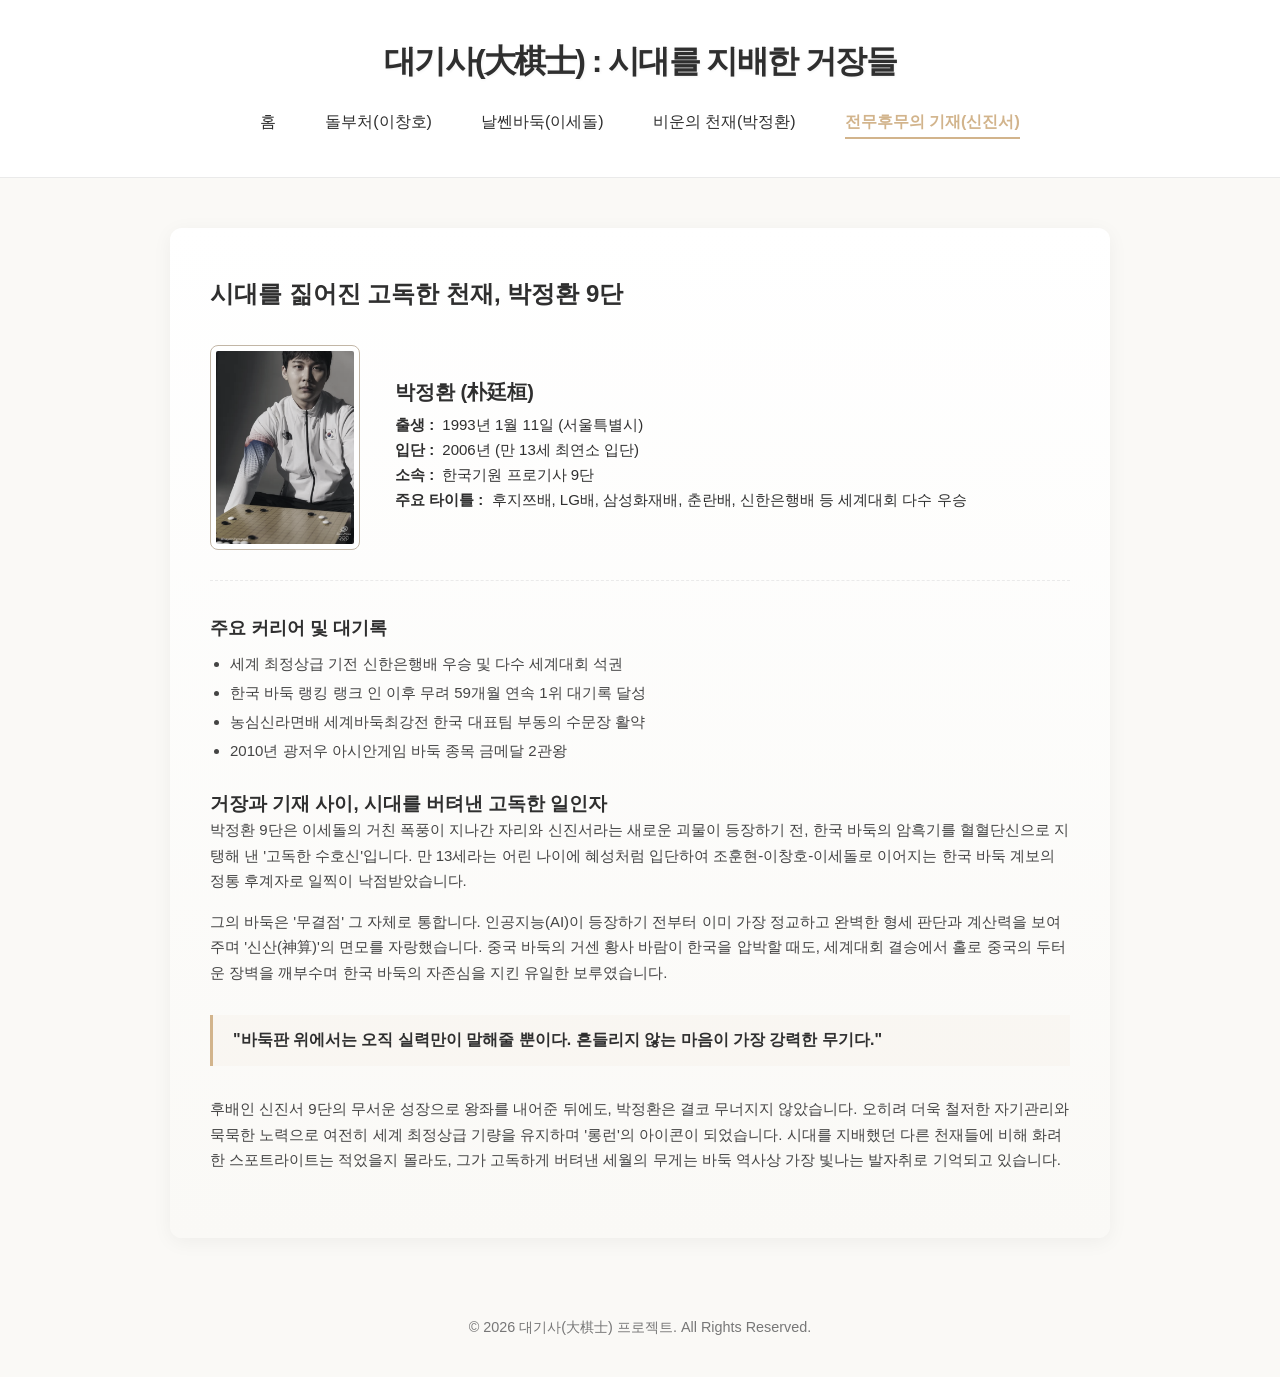
==== screen3.html @ 85ee589a "Update screen3.html" ====
<!DOCTYPE html>
<html lang="ko">
<head>
    <meta charset="UTF-8">
    <meta name="viewport" content="width=device-width, initial-scale=1.0">
    <title>비운의 천재 : 박정환</title>
    <link rel="stylesheet" href="css/children.css">
</head>
<body>

    <header class="site-header">
        <h1>대기사(大棋士) : 시대를 지배한 거장들</h1>
        <nav class="main-nav">
            <ul>
                <li><a href="index.html">홈</a></li>
                <li><a href="screen1.html">돌부처(이창호)</a></li>
                <li><a href="screen2.html">날쎈바둑(이세돌)</a></li>
                <li><a href="screen3.html">비운의 천재(박정환)</a></li>
                <li><a href="screen4.html">전무후무의 기재(신진서)</a></li>
            </ul>
        </nav>
    </header>

    <main class="introduce">
        <article class="intro-section">
            <h1>시대를 짊어진 고독한 천재, 박정환 9단</h1>

            <div class="profile-box">
                <img src="images/park.jpg" alt="박정환 9단 프로필 사진">
                <div class="profile-text">
                    <h2>박정환 (朴廷桓)</h2>
                    <p><strong>출생 :</strong> 1993년 1월 11일 (서울특별시)</p>
                    <p><strong>입단 :</strong> 2006년 (만 13세 최연소 입단)</p>
                    <p><strong>소속 :</strong> 한국기원 프로기사 9단</p>
                    <p><strong>주요 타이틀 :</strong> 후지쯔배, LG배, 삼성화재배, 춘란배, 신한은행배 등 세계대회 다수 우승</p>
                </div>
            </div>

            <div class="career-box">
                <h3>주요 커리어 및 대기록</h3>
                <ul>
                    <li>세계 최정상급 기전 신한은행배 우승 및 다수 세계대회 석권</li>
                    <li>한국 바둑 랭킹 랭크 인 이후 무려 59개월 연속 1위 대기록 달성</li>
                    <li>농심신라면배 세계바둑최강전 한국 대표팀 부동의 수문장 활약</li>
                    <li>2010년 광저우 아시안게임 바둑 종목 금메달 2관왕</li>
                </ul>
            </div>

            <div class="story-content">
                <h3>거장과 기재 사이, 시대를 버텨낸 고독한 일인자</h3>
                <p>
                    박정환 9단은 이세돌의 거친 폭풍이 지나간 자리와 신진서라는 새로운 괴물이 등장하기 전, 한국 바둑의 암흑기를 혈혈단신으로 지탱해 낸 '고독한 수호신'입니다. 만 13세라는 어린 나이에 혜성처럼 입단하여 조훈현-이창호-이세돌로 이어지는 한국 바둑 계보의 정통 후계자로 일찍이 낙점받았습니다.
                </p>
                <p>
                    그의 바둑은 '무결점' 그 자체로 통합니다. 인공지능(AI)이 등장하기 전부터 이미 가장 정교하고 완벽한 형세 판단과 계산력을 보여주며 '신산(神算)'의 면모를 자랑했습니다. 중국 바둑의 거센 황사 바람이 한국을 압박할 때도, 세계대회 결승에서 홀로 중국의 두터운 장벽을 깨부수며 한국 바둑의 자존심을 지킨 유일한 보루였습니다.
                </p>

                <blockquote class="story-quote">
                    "바둑판 위에서는 오직 실력만이 말해줄 뿐이다. 흔들리지 않는 마음이 가장 강력한 무기다."
                </blockquote>

                <p>
                    후배인 신진서 9단의 무서운 성장으로 왕좌를 내어준 뒤에도, 박정환은 결코 무너지지 않았습니다. 오히려 더욱 철저한 자기관리와 묵묵한 노력으로 여전히 세계 최정상급 기량을 유지하며 '롱런'의 아이콘이 되었습니다. 시대를 지배했던 다른 천재들에 비해 화려한 스포트라이트는 적었을지 몰라도, 그가 고독하게 버텨낸 세월의 무게는 바둑 역사상 가장 빛나는 발자취로 기억되고 있습니다.
                </p>
            </div>
        </article>
    </main>

    <footer>
        <p>&copy; 2026 대기사(大棋士) 프로젝트. All Rights Reserved.</p>
    </footer>

</body>
</html>
---- css/children.css ----
/* ==========================================
   1. 홈 화면 원본 코드 스타일 (그대로 유지)
   ========================================== */
:root {
    --color-bg: #FAF9F6;
    --color-main: #2F2F2F;
    --color-point: #D2B48C;
    --color-white: #FFFFFF;
    --font-sans: 'Noto Sans KR', sans-serif;
}

* {
    margin: 0;
    padding: 0;
    box-sizing: border-box;
}

body {
    background-color: var(--color-bg);
    color: var(--color-main);
    font-family: var(--font-sans);
}

/* 홈 화면과 동일한 컨테이너 크기 유지 */
.container, main.introduce {
    max-width: 1000px;
    margin: 50px auto;
    padding: 0 30px; /* 기존 컨테이너와 여백 통일 */
}

/* 헤더 및 네비게이션 */
.site-header {
    display: flex;
    flex-direction: column;
    align-items: center;
    gap: 20px;
    padding: 40px 0 30px 0;
    border-bottom: 1px solid #EAEAEA;
    background-color: var(--color-white); /* 본문과 분리되게 화이트 배경 제공 */
}

.site-header h1 {
    font-weight: 700;
    color: var(--color-main);
    letter-spacing: -0.05em;
    text-shadow: 1px 1px 3px rgba(0, 0, 0, 0.05);
}

.main-nav ul {
    display: flex;
    justify-content: center;
    gap: 25px;
    list-style: none;
    padding: 0;
}

.main-nav a {
    text-decoration: none;
    color: var(--color-main);
    font-weight: 500;
    padding: 8px 12px;
    transition: all 0.3s;
    display: inline-block;
}

.main-nav a:hover, .main-nav a:focus {
    color: var(--color-point);
    transform: translateY(-3px);
}

/* 네가 만든 하단 밑줄 효과 */
.main-nav a::after {
    content: "";
    display: block;
    width: 100%;
    height: 2px;
    background-color: var(--color-point);
    margin-top: 4px;
    transform: scaleX(0); /* 기본 상태에선 숨겼다가 */
    transition: transform 0.3s ease;
}

.main-nav a:hover::after {
    transform: scaleX(1); /* 호버 시 자연스럽게 펴짐 */
}

/* [Active] 현재 신진서 페이지 메뉴 밑줄 고정 */
.main-nav li:nth-child(5) a {
    color: var(--color-point);
    font-weight: 700;
}
.main-nav li:nth-child(5) a::after {
    transform: scaleX(1);
}

/* 홈 화면 시그니처: 본문 섹션 카드 스타일 */
.intro-section {
    background: linear-gradient(to bottom, var(--color-white), var(--color-bg));
    padding: 50px 40px;
    border-radius: 12px;
    box-shadow: 0 4px 20px rgba(0, 0, 0, 0.05);
    transition: all 0.4s ease;
    background-size: 200% 100%;
    margin-top: 30px;
}

/* 홈 화면과 동일한 카드 호버 인터랙션 */
.intro-section:hover {
    transform: translateY(-5px);
    box-shadow: 0 10px 30px rgba(0, 0, 0, 0.08);
    background-position: right center;
}


/* ==========================================
   2. 신진서 페이지(screen4) 전용 레이아웃 추가
   ========================================== */

/* 네가 작성한 .introduce 내부 정렬을 왼쪽(left)으로 덮어쓰는 코드 그대로 활용 */
.introduce .intro-section {
    display: block;
    text-align: left;
}

.intro-section h1 {
    font-size: 24px;
    font-weight: 700;
    margin-bottom: 35px;
    color: var(--color-main);
}

/* [프로필 영역] 이미지와 텍스트 가로 배치 */
.profile-box {
    display: flex;
    align-items: center;
    gap: 35px;
    margin-bottom: 35px;
    padding-bottom: 30px;
    border-bottom: 1px dashed #EAEAEA; /* 내용 구분을 위한 정갈한 점선 */
}

/* 이미지 스타일: 네가 홈 화면에 쓴 필터 및 floatBall 애니메이션 그대로 이식 */
.profile-box img {
    width: 150px;
    height: auto;
    border-radius: 8px;
    border: 1px solid var(--color-point);
    padding: 5px;
    background-color: var(--color-white);
    transition: all 0.3s ease;
    filter: grayscale(60%); /* 기본 흑백 */
    animation: floatBall 3s ease-in-out infinite; /* 둥둥 애니메이션 */
}

/* 프로필 박스나 섹션에 마우스 올리면 이미지 흑백 풀림 */
.intro-section:hover .profile-box img {
    filter: grayscale(0%);
}

.profile-text h2 {
    font-size: 20px;
    font-weight: 700;
    margin-bottom: 10px;
}

.profile-text p {
    font-size: 15px;
    margin-bottom: 6px;
    color: var(--color-main);
    /* 홈 화면의 말줄임표(ellipsis) 세팅이 프로필 줄글을 깨트리지 않도록 리셋 */
    white-space: normal; 
    overflow: visible;
    text-overflow: clip;
}

.profile-text strong {
    font-weight: 600;
    margin-right: 4px;
}

/* [주요 커리어 & 스토리 구역] */
.career-box h3 {
    font-size: 18px;
    font-weight: 700;
    margin: 35px 0 15px 0;
    color: var(--color-main);
}

.career-box ul {
    padding-left: 20px;
    margin-bottom: 30px;
}

.career-box li {
    font-size: 15px;
    margin-bottom: 10px;
    color: #444444;
}

.story-content p {
    font-size: 15px;
    color: #444444;
    margin-bottom: 15px;
    line-height: 1.7;
}

/* [명언 구역] 홈 화면의 내추럴한 톤앤매너에 맞춘 담백한 인용구 */
.story-quote {
    font-size: 16px;
    font-weight: 600;
    color: var(--color-main);
    margin: 30px 0;
    padding: 15px 20px;
    border-left: 3px solid var(--color-point); /* 포인트 컬러 세로선으로 심심함 해결 */
    background-color: rgba(210, 180, 140, 0.05); /* 포인트 색상을 아주 연하게 배경으로 깔아 자연스럽게 강조 */
    font-style: normal;
}


/* ==========================================
   3. 기타 애니메이션 및 유틸리티 (그대로 유지)
   ========================================== */
footer {
    margin-top: 80px;
    text-align: center;
    font-size: 0.9rem;
    color: #777777;
    padding-bottom: 40px;
}

@keyframes floatBall {
    0% { transform: translateY(0); }
    50% { transform: translateY(-6px); }
    100% { transform: translateY(0); }
}

/* 반응형 모바일 대응 */
@media (max-width: 768px) {
    .container, main.introduce {
        padding: 0 15px;
        margin: 20px auto;
    }
    .intro-section {
        padding: 30px 20px;
    }
    .profile-box {
        flex-direction: column;
        text-align: center;
        gap: 20px;
    }
}
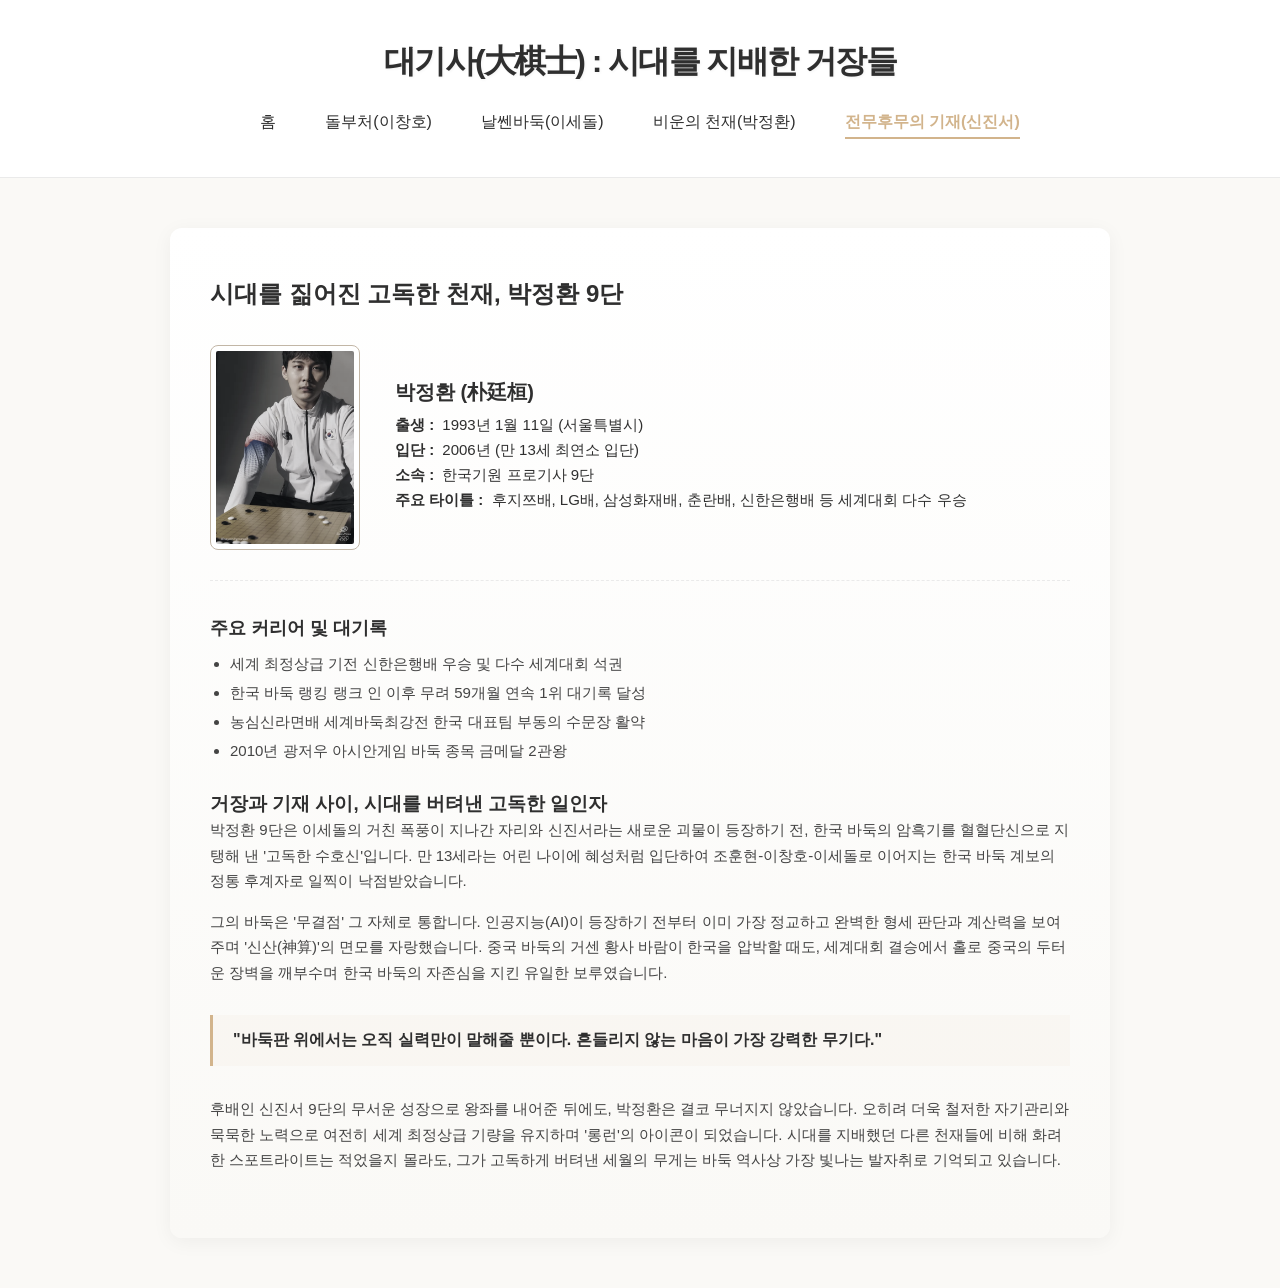
==== commit cea0b1a8: "Update screen3.html" ====
--- a/screen3.html
+++ b/screen3.html
@@ -66,9 +66,5 @@
         </article>
     </main>
 
-    <footer>
-        <p>&copy; 2026 대기사(大棋士) 프로젝트. All Rights Reserved.</p>
-    </footer>
-
 </body>
 </html>
--- a/css/children.css
+++ b/css/children.css
@@ -116,7 +116,7 @@
    2. 신진서 페이지(screen4) 전용 레이아웃 추가
    ========================================== */
 
-/* 네가 작성한 .introduce 내부 정렬을 왼쪽(left)으로 덮어쓰는 코드 그대로 활용 */
+/* .introduce 내부 정렬을 왼쪽(left)으로 덮어쓰는 코드 그대로 활용 */
 .introduce .intro-section {
     display: block;
     text-align: left;
@@ -139,7 +139,7 @@
     border-bottom: 1px dashed #EAEAEA; /* 내용 구분을 위한 정갈한 점선 */
 }
 
-/* 이미지 스타일: 네가 홈 화면에 쓴 필터 및 floatBall 애니메이션 그대로 이식 */
+/* 이미지 스타일: 홈 화면에 쓴 필터 및 floatBall 애니메이션 그대로 이식 */
 .profile-box img {
     width: 150px;
     height: auto;
@@ -248,4 +248,4 @@
         text-align: center;
         gap: 20px;
     }
-}+}
